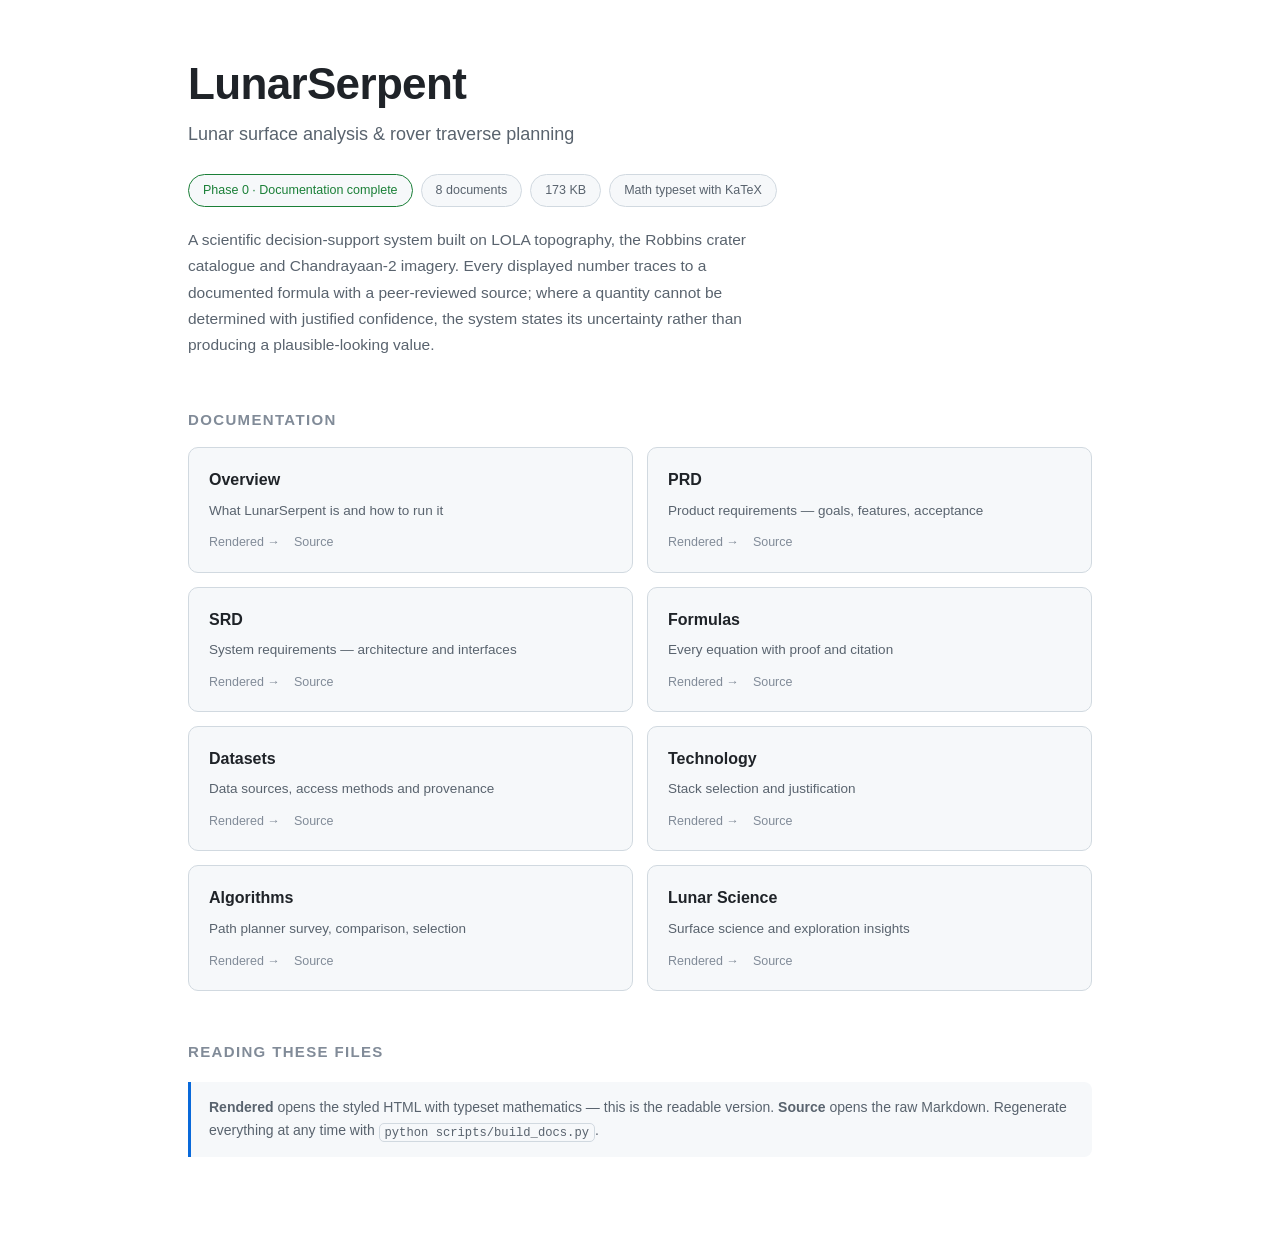
==== index.html @ 679522a6 "Baseline: lunar analysis system with globe, data layer and hazard engine Scientific decision-support" ====
<!doctype html>
<html lang="en">
<head>
<meta charset="utf-8">
<meta name="viewport" content="width=device-width, initial-scale=1">
<title>LunarSerpent</title>
<style>
:root{
  --bg:#0d1117; --bg-alt:#161b22; --bg-code:#1c2128;
  --fg:#e6edf3; --fg-dim:#9198a1; --fg-faint:#6e7681;
  --accent:#58a6ff; --accent-dim:#1f6feb; --border:#30363d;
  --ok:#3fb950; --warn:#d29922; --bad:#f85149;
  --sidebar:290px;
}
:root[data-theme="light"]{
  --bg:#ffffff; --bg-alt:#f6f8fa; --bg-code:#f6f8fa;
  --fg:#1f2328; --fg-dim:#59636e; --fg-faint:#818b98;
  --accent:#0969da; --accent-dim:#0550ae; --border:#d1d9e0;
  --ok:#1a7f37; --warn:#9a6700; --bad:#cf222e;
}
@media (prefers-color-scheme: light){
  :root:not([data-theme="dark"]){
    --bg:#ffffff; --bg-alt:#f6f8fa; --bg-code:#f6f8fa;
    --fg:#1f2328; --fg-dim:#59636e; --fg-faint:#818b98;
    --accent:#0969da; --accent-dim:#0550ae; --border:#d1d9e0;
    --ok:#1a7f37; --warn:#9a6700; --bad:#cf222e;
  }
}
*{box-sizing:border-box}
html{scroll-behavior:smooth}
body{
  margin:0; background:var(--bg); color:var(--fg);
  font:16px/1.7 -apple-system,BlinkMacSystemFont,"Segoe UI",Inter,Roboto,sans-serif;
  -webkit-font-smoothing:antialiased;
}
a{color:var(--accent); text-decoration:none}
a:hover{text-decoration:underline}

/* ---------- layout ---------- */
.wrap{display:flex; min-height:100vh}
.sidebar{
  width:var(--sidebar); flex:0 0 var(--sidebar); background:var(--bg-alt);
  border-right:1px solid var(--border); padding:24px 0; position:sticky; top:0;
  height:100vh; overflow-y:auto;
}
.brand{padding:0 24px 20px; border-bottom:1px solid var(--border); margin-bottom:16px}
.brand h1{margin:0; font-size:19px; letter-spacing:-.02em}
.brand .sub{color:var(--fg-faint); font-size:12px; margin-top:4px; letter-spacing:.02em}
.navlist{list-style:none; margin:0; padding:0 12px}
.navlist a{
  display:block; padding:9px 12px; border-radius:6px; color:var(--fg-dim);
  font-size:14px; line-height:1.35;
}
.navlist a:hover{background:var(--bg); color:var(--fg); text-decoration:none}
.navlist a.active{background:var(--accent-dim); color:#fff}
.navlist a.active .nd{color:rgba(255,255,255,.75)}
.navlist .nt{font-weight:600; display:block}
.navlist .nd{color:var(--fg-faint); font-size:11.5px; display:block; margin-top:2px}

.main{flex:1; min-width:0; display:flex; justify-content:center; padding:0 32px}
.content{max-width:900px; width:100%; padding:40px 0 120px}

/* ---------- typography ---------- */
h1,h2,h3,h4{line-height:1.25; letter-spacing:-.015em; scroll-margin-top:24px}
h1{font-size:34px; margin:0 0 24px; padding-bottom:14px; border-bottom:1px solid var(--border)}
h2{font-size:24px; margin:44px 0 16px; padding-bottom:8px; border-bottom:1px solid var(--border)}
h3{font-size:19px; margin:32px 0 12px}
h4{font-size:16px; margin:24px 0 10px; color:var(--fg-dim)}
p{margin:0 0 16px}
ul,ol{margin:0 0 16px; padding-left:26px}
li{margin:5px 0}
hr{border:0; border-top:1px solid var(--border); margin:36px 0}
strong{font-weight:650}

blockquote{
  margin:20px 0; padding:12px 18px; border-left:3px solid var(--accent);
  background:var(--bg-alt); border-radius:0 6px 6px 0; color:var(--fg-dim);
}
blockquote p:last-child{margin-bottom:0}

code{
  background:var(--bg-code); padding:.15em .4em; border-radius:5px;
  font:.87em/1.5 ui-monospace,"Cascadia Code",Consolas,monospace;
  border:1px solid var(--border);
}
pre{
  background:var(--bg-code); border:1px solid var(--border); border-radius:8px;
  padding:16px; overflow-x:auto; margin:0 0 18px;
}
pre code{background:none; border:0; padding:0; font-size:13px; line-height:1.55}

/* ---------- tables ---------- */
.tablewrap{overflow-x:auto; margin:0 0 20px; border:1px solid var(--border); border-radius:8px}
table{border-collapse:collapse; width:100%; font-size:14.5px}
th,td{padding:9px 14px; text-align:left; border-bottom:1px solid var(--border);
      vertical-align:top}
th{background:var(--bg-alt); font-weight:650; white-space:nowrap}
tr:last-child td{border-bottom:0}
tbody tr:hover{background:var(--bg-alt)}
td code{white-space:nowrap}

/* ---------- math ---------- */
.math-block{margin:20px 0; overflow-x:auto; overflow-y:hidden; padding:4px 0}
.katex{font-size:1.04em}
.katex-display{margin:0 !important}

/* ---------- TOC ---------- */
.toc{
  background:var(--bg-alt); border:1px solid var(--border); border-radius:8px;
  padding:16px 20px; margin:0 0 32px;
}
.toc-title{font-size:12px; text-transform:uppercase; letter-spacing:.08em;
           color:var(--fg-faint); font-weight:700; margin-bottom:10px}
.toc ul{list-style:none; padding-left:0; margin:0}
.toc ul ul{padding-left:16px}
.toc li{margin:3px 0}
.toc a{color:var(--fg-dim); font-size:13.5px}
.toc a:hover{color:var(--accent)}

/* ---------- chrome ---------- */
.topbar{display:flex; justify-content:space-between; align-items:center;
        margin-bottom:28px; gap:16px; flex-wrap:wrap}
.crumb{color:var(--fg-faint); font-size:13px}
.themebtn{
  background:var(--bg-alt); color:var(--fg-dim); border:1px solid var(--border);
  border-radius:6px; padding:6px 12px; cursor:pointer; font-size:13px;
}
.themebtn:hover{color:var(--fg); border-color:var(--accent)}
.footer{margin-top:64px; padding-top:20px; border-top:1px solid var(--border);
        color:var(--fg-faint); font-size:13px}

/* ---------- index cards ---------- */
.cards{display:grid; grid-template-columns:repeat(auto-fill,minmax(260px,1fr));
       gap:16px; margin:24px 0}
.card{background:var(--bg-alt); border:1px solid var(--border); border-radius:10px;
      padding:18px 20px; transition:border-color .15s, transform .15s}
.card:hover{border-color:var(--accent); transform:translateY(-2px)}
.card a{font-size:16px; font-weight:650}
.card p{color:var(--fg-dim); font-size:13.5px; margin:6px 0 0}

@media (max-width:900px){
  .wrap{flex-direction:column}
  .sidebar{width:100%; flex:none; height:auto; position:static; border-right:0;
           border-bottom:1px solid var(--border)}
  .main{padding:0 18px}
}
@media print{
  .sidebar,.themebtn,.topbar{display:none}
  body{background:#fff; color:#000}
  .main{padding:0}
}

body{display:block}
.hero{max-width:960px; margin:0 auto; padding:56px 28px 100px}
.hero h1{font-size:44px; border:0; margin:0 0 8px; padding:0}
.tag{color:var(--fg-dim); font-size:18px; margin:0 0 8px}
.lede{color:var(--fg-dim); font-size:15.5px; max-width:70ch; margin:20px 0 0}
.badges{display:flex; gap:8px; flex-wrap:wrap; margin:24px 0 0}
.badge{background:var(--bg-alt); border:1px solid var(--border); border-radius:20px;
       padding:5px 14px; font-size:12.5px; color:var(--fg-dim)}
.badge.ok{border-color:var(--ok); color:var(--ok)}
.sec{margin:52px 0 0}
.sec h2{font-size:15px; text-transform:uppercase; letter-spacing:.09em;
        color:var(--fg-faint); border:0; padding:0; margin:0 0 18px}
.files{display:grid; grid-template-columns:repeat(auto-fill,minmax(300px,1fr)); gap:14px}
.f{background:var(--bg-alt); border:1px solid var(--border); border-radius:10px;
   padding:18px 20px; transition:border-color .15s, transform .15s}
.f:hover{border-color:var(--accent); transform:translateY(-2px)}
.f .t{font-size:16px; font-weight:650}
.f .d{color:var(--fg-dim); font-size:13.5px; margin:6px 0 10px}
.f .l{display:flex; gap:14px; font-size:12.5px}
.f .l a{color:var(--fg-faint)}
.f .l a:hover{color:var(--accent)}
.note{background:var(--bg-alt); border-left:3px solid var(--accent);
      border-radius:0 8px 8px 0; padding:14px 18px; color:var(--fg-dim);
      font-size:14px; margin:20px 0 0}
.tablewrap{margin-top:8px}
</style>
</head>
<body>
<div class="hero">
  <h1>LunarSerpent</h1>
  <p class="tag">Lunar surface analysis &amp; rover traverse planning</p>
  <div class="badges">
    <span class="badge ok">Phase&nbsp;0 · Documentation complete</span>
    <span class="badge">8 documents</span>
    <span class="badge">173 KB</span>
    <span class="badge">Math typeset with KaTeX</span>
  </div>
  <p class="lede">A scientific decision-support system built on LOLA topography, the Robbins
  crater catalogue and Chandrayaan-2 imagery. Every displayed number traces to a documented
  formula with a peer-reviewed source; where a quantity cannot be determined with justified
  confidence, the system states its uncertainty rather than producing a plausible-looking
  value.</p>

  <div class="sec">
    <h2>Documentation</h2>
    <div class="files"><div class="f"><div class="t">Overview</div><div class="d">What LunarSerpent is and how to run it</div><div class="l"><a href="docs/html/README.html">Rendered &rarr;</a><a href="README.md">Source</a></div></div><div class="f"><div class="t">PRD</div><div class="d">Product requirements — goals, features, acceptance</div><div class="l"><a href="docs/html/PRD.html">Rendered &rarr;</a><a href="docs/PRD.md">Source</a></div></div><div class="f"><div class="t">SRD</div><div class="d">System requirements — architecture and interfaces</div><div class="l"><a href="docs/html/SRD.html">Rendered &rarr;</a><a href="docs/SRD.md">Source</a></div></div><div class="f"><div class="t">Formulas</div><div class="d">Every equation with proof and citation</div><div class="l"><a href="docs/html/FORMULAS.html">Rendered &rarr;</a><a href="docs/FORMULAS.md">Source</a></div></div><div class="f"><div class="t">Datasets</div><div class="d">Data sources, access methods and provenance</div><div class="l"><a href="docs/html/DATASETS.html">Rendered &rarr;</a><a href="docs/DATASETS.md">Source</a></div></div><div class="f"><div class="t">Technology</div><div class="d">Stack selection and justification</div><div class="l"><a href="docs/html/TECHNOLOGY.html">Rendered &rarr;</a><a href="docs/TECHNOLOGY.md">Source</a></div></div><div class="f"><div class="t">Algorithms</div><div class="d">Path planner survey, comparison, selection</div><div class="l"><a href="docs/html/ALGORITHMS.html">Rendered &rarr;</a><a href="docs/ALGORITHMS.md">Source</a></div></div><div class="f"><div class="t">Lunar Science</div><div class="d">Surface science and exploration insights</div><div class="l"><a href="docs/html/SCIENCE_BACKGROUND.html">Rendered &rarr;</a><a href="docs/SCIENCE_BACKGROUND.md">Source</a></div></div></div>
  </div>

  <div class="sec">
    <h2>Reading these files</h2>
    <p class="note"><strong>Rendered</strong> opens the styled HTML with typeset mathematics —
    this is the readable version. <strong>Source</strong> opens the raw Markdown.
    Regenerate everything at any time with <code>python scripts/build_docs.py</code>.</p>
  </div>
</div>
<script>
(function(){
  try{var s=localStorage.getItem('ls-theme');
      if(s)document.documentElement.setAttribute('data-theme',s);}catch(e){}
})();
</script>
</body>
</html>
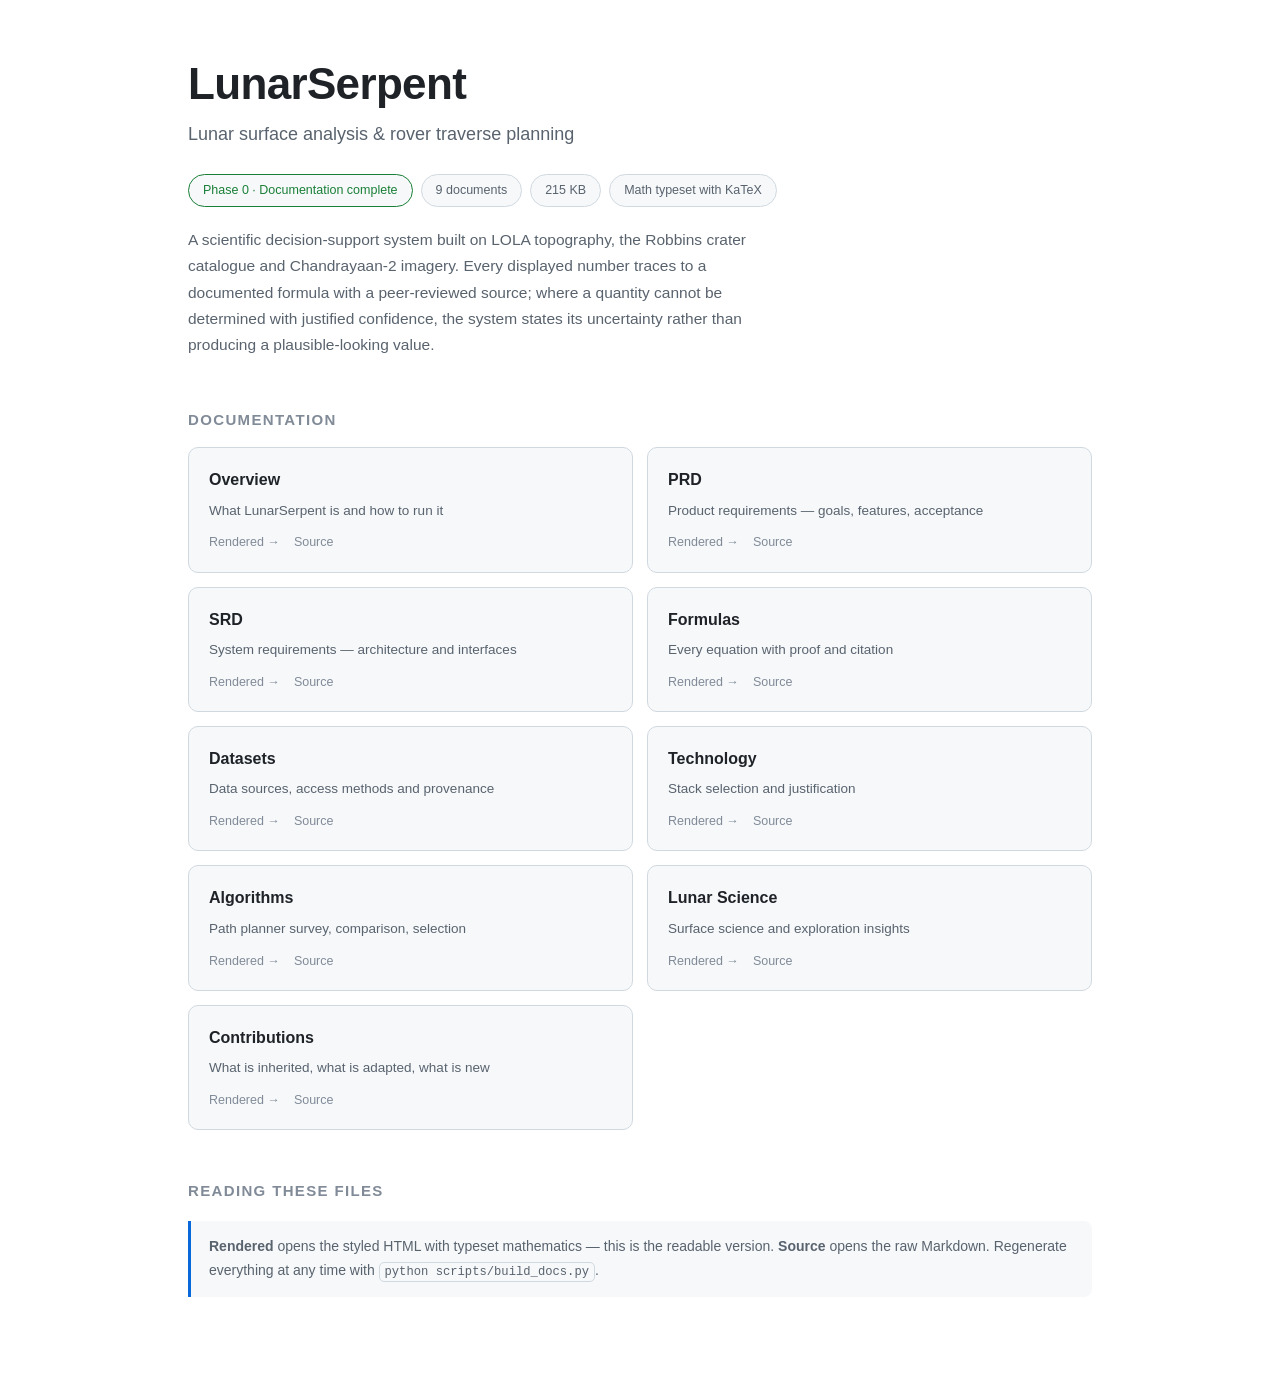
==== commit e5a763bd: "Detector training notebook, launcher, and documentation The existing YOLO11m-seg model reports preci" ====
--- a/index.html
+++ b/index.html
@@ -183,8 +183,8 @@
   <p class="tag">Lunar surface analysis &amp; rover traverse planning</p>
   <div class="badges">
     <span class="badge ok">Phase&nbsp;0 · Documentation complete</span>
-    <span class="badge">8 documents</span>
-    <span class="badge">173 KB</span>
+    <span class="badge">9 documents</span>
+    <span class="badge">215 KB</span>
     <span class="badge">Math typeset with KaTeX</span>
   </div>
   <p class="lede">A scientific decision-support system built on LOLA topography, the Robbins
@@ -195,7 +195,7 @@
 
   <div class="sec">
     <h2>Documentation</h2>
-    <div class="files"><div class="f"><div class="t">Overview</div><div class="d">What LunarSerpent is and how to run it</div><div class="l"><a href="docs/html/README.html">Rendered &rarr;</a><a href="README.md">Source</a></div></div><div class="f"><div class="t">PRD</div><div class="d">Product requirements — goals, features, acceptance</div><div class="l"><a href="docs/html/PRD.html">Rendered &rarr;</a><a href="docs/PRD.md">Source</a></div></div><div class="f"><div class="t">SRD</div><div class="d">System requirements — architecture and interfaces</div><div class="l"><a href="docs/html/SRD.html">Rendered &rarr;</a><a href="docs/SRD.md">Source</a></div></div><div class="f"><div class="t">Formulas</div><div class="d">Every equation with proof and citation</div><div class="l"><a href="docs/html/FORMULAS.html">Rendered &rarr;</a><a href="docs/FORMULAS.md">Source</a></div></div><div class="f"><div class="t">Datasets</div><div class="d">Data sources, access methods and provenance</div><div class="l"><a href="docs/html/DATASETS.html">Rendered &rarr;</a><a href="docs/DATASETS.md">Source</a></div></div><div class="f"><div class="t">Technology</div><div class="d">Stack selection and justification</div><div class="l"><a href="docs/html/TECHNOLOGY.html">Rendered &rarr;</a><a href="docs/TECHNOLOGY.md">Source</a></div></div><div class="f"><div class="t">Algorithms</div><div class="d">Path planner survey, comparison, selection</div><div class="l"><a href="docs/html/ALGORITHMS.html">Rendered &rarr;</a><a href="docs/ALGORITHMS.md">Source</a></div></div><div class="f"><div class="t">Lunar Science</div><div class="d">Surface science and exploration insights</div><div class="l"><a href="docs/html/SCIENCE_BACKGROUND.html">Rendered &rarr;</a><a href="docs/SCIENCE_BACKGROUND.md">Source</a></div></div></div>
+    <div class="files"><div class="f"><div class="t">Overview</div><div class="d">What LunarSerpent is and how to run it</div><div class="l"><a href="docs/html/README.html">Rendered &rarr;</a><a href="README.md">Source</a></div></div><div class="f"><div class="t">PRD</div><div class="d">Product requirements — goals, features, acceptance</div><div class="l"><a href="docs/html/PRD.html">Rendered &rarr;</a><a href="docs/PRD.md">Source</a></div></div><div class="f"><div class="t">SRD</div><div class="d">System requirements — architecture and interfaces</div><div class="l"><a href="docs/html/SRD.html">Rendered &rarr;</a><a href="docs/SRD.md">Source</a></div></div><div class="f"><div class="t">Formulas</div><div class="d">Every equation with proof and citation</div><div class="l"><a href="docs/html/FORMULAS.html">Rendered &rarr;</a><a href="docs/FORMULAS.md">Source</a></div></div><div class="f"><div class="t">Datasets</div><div class="d">Data sources, access methods and provenance</div><div class="l"><a href="docs/html/DATASETS.html">Rendered &rarr;</a><a href="docs/DATASETS.md">Source</a></div></div><div class="f"><div class="t">Technology</div><div class="d">Stack selection and justification</div><div class="l"><a href="docs/html/TECHNOLOGY.html">Rendered &rarr;</a><a href="docs/TECHNOLOGY.md">Source</a></div></div><div class="f"><div class="t">Algorithms</div><div class="d">Path planner survey, comparison, selection</div><div class="l"><a href="docs/html/ALGORITHMS.html">Rendered &rarr;</a><a href="docs/ALGORITHMS.md">Source</a></div></div><div class="f"><div class="t">Lunar Science</div><div class="d">Surface science and exploration insights</div><div class="l"><a href="docs/html/SCIENCE_BACKGROUND.html">Rendered &rarr;</a><a href="docs/SCIENCE_BACKGROUND.md">Source</a></div></div><div class="f"><div class="t">Contributions</div><div class="d">What is inherited, what is adapted, what is new</div><div class="l"><a href="docs/html/CONTRIBUTIONS.html">Rendered &rarr;</a><a href="docs/CONTRIBUTIONS.md">Source</a></div></div></div>
   </div>
 
   <div class="sec">
